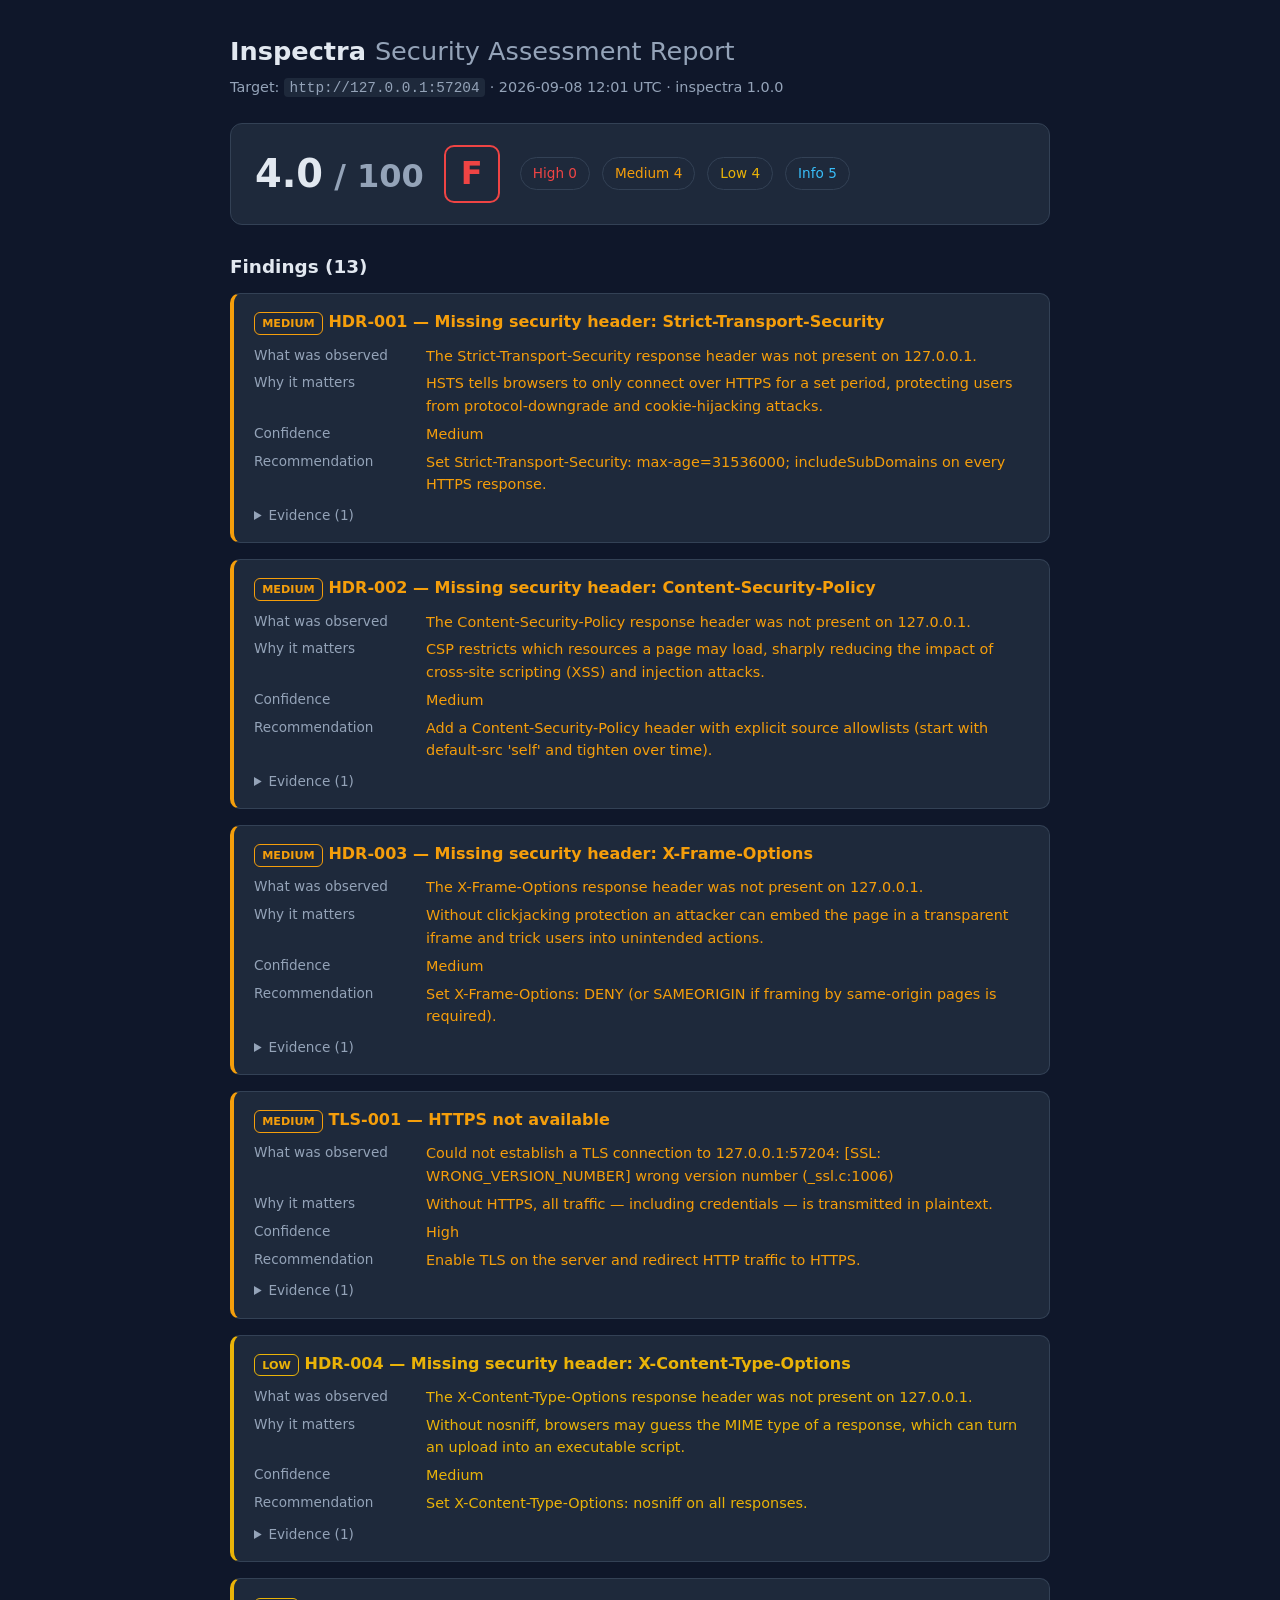
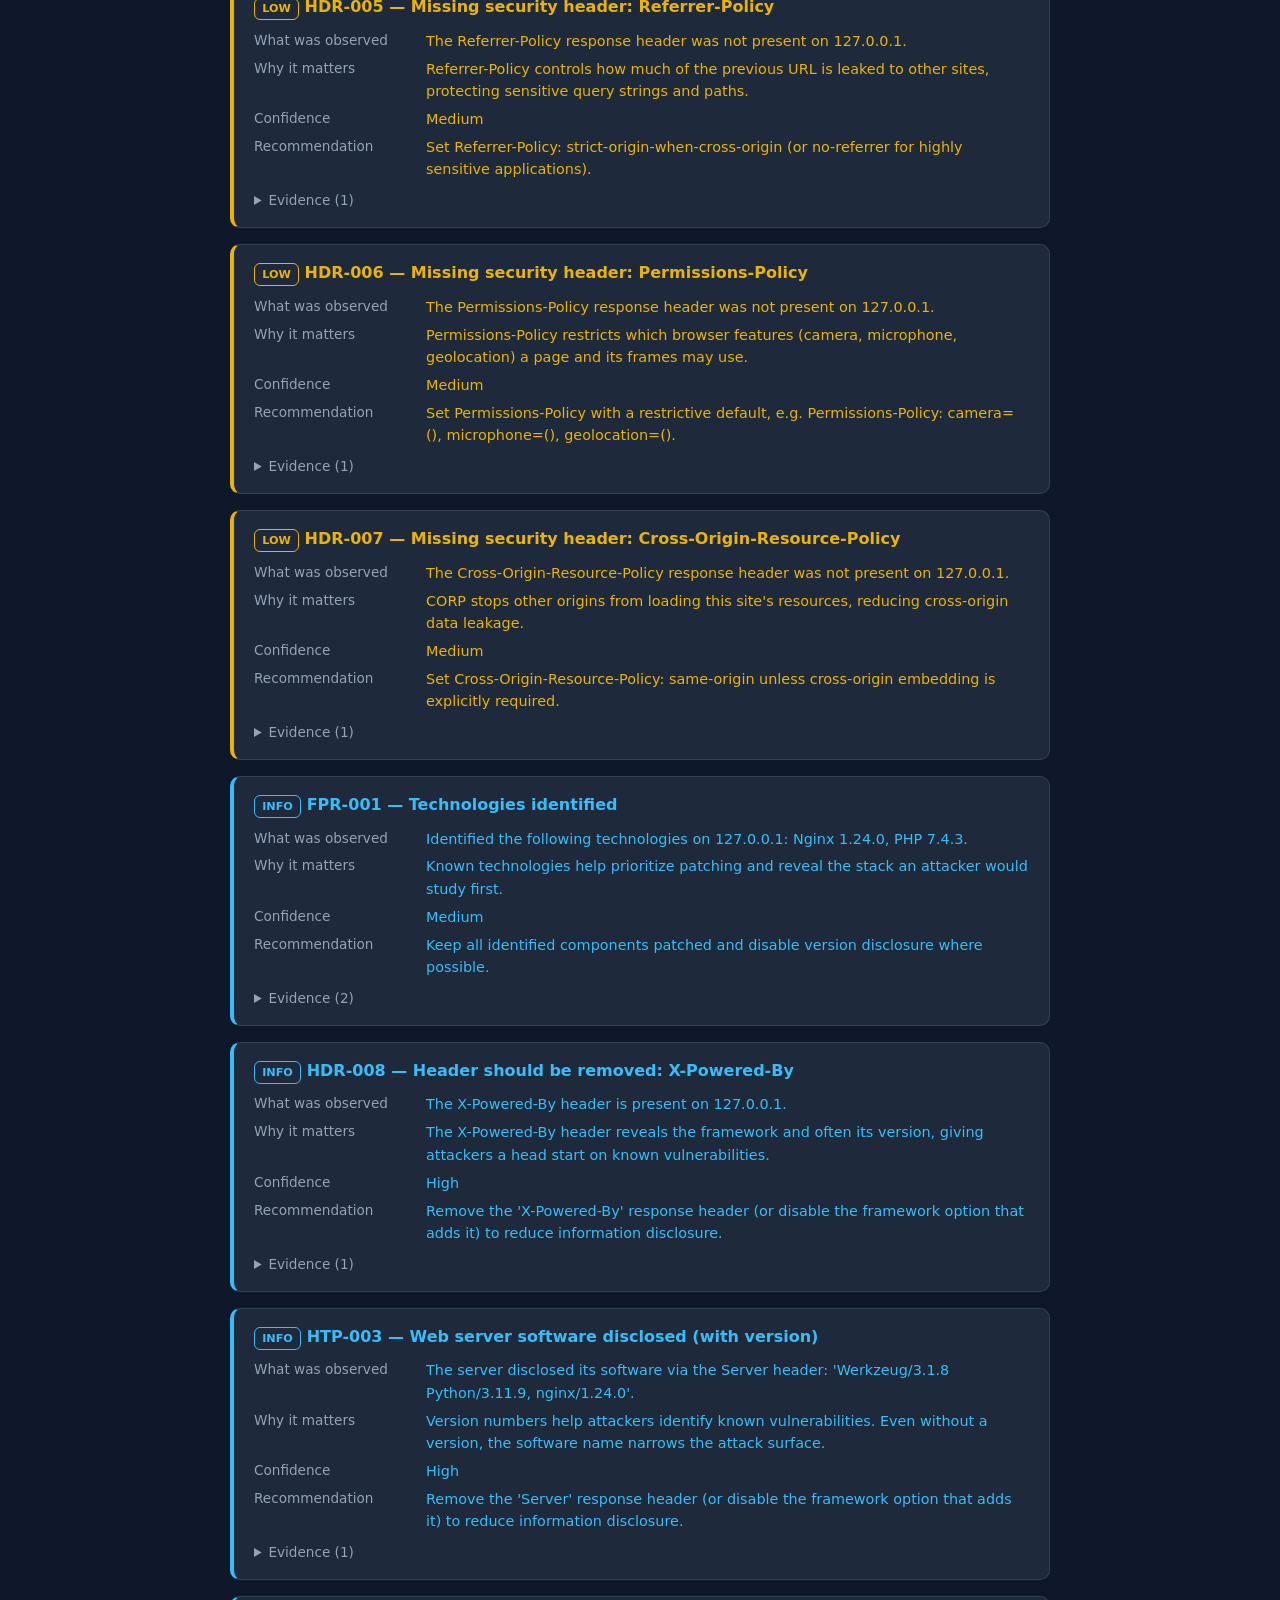
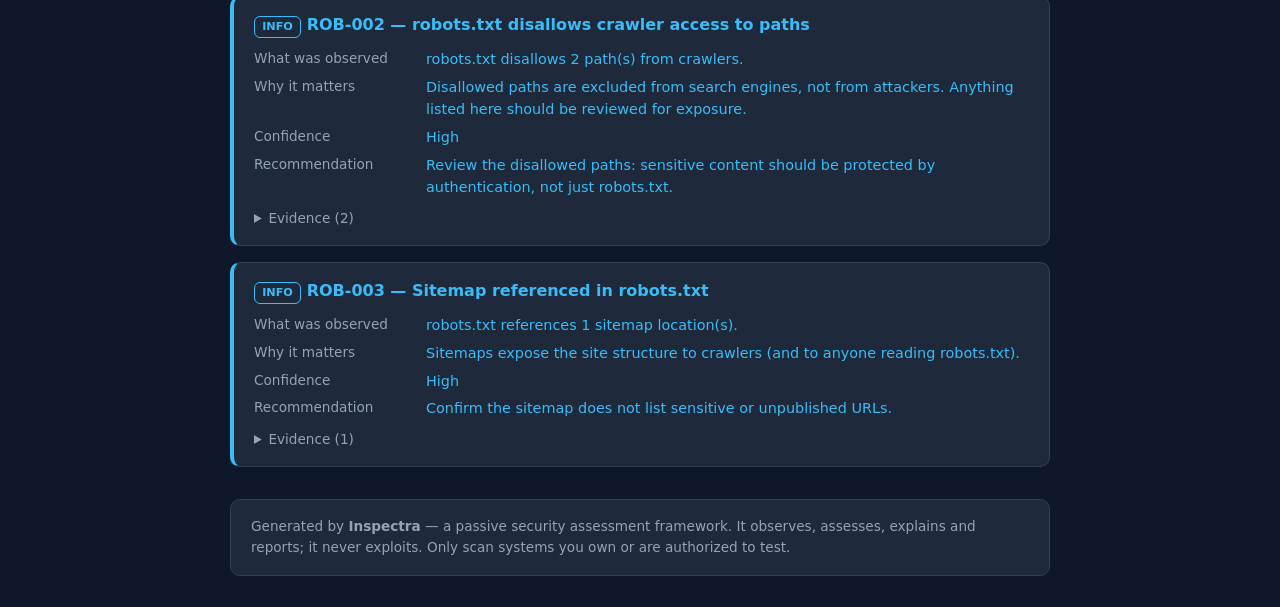
==== examples/sample-report/report.html @ d51d8b74 "Initial release: Inspectra v1.0.0 — explainable security assessment framework A passive, CLI-based s" ====
<!doctype html>
<html lang="en">
<head>
<meta charset="utf-8">
<meta name="viewport" content="width=device-width, initial-scale=1">
<title>Inspectra Report — http://127.0.0.1:57204</title>
<style>
  :root {
    --bg: #0f172a;
    --panel: #1e293b;
    --text: #e2e8f0;
    --muted: #94a3b8;
    --border: #334155;
    --high: #ef4444;
    --medium: #f59e0b;
    --low: #eab308;
    --info: #38bdf8;
    --good: #22c55e;
    --warn: #f59e0b;
    --bad: #ef4444;
  }
  * { box-sizing: border-box; }
  body {
    margin: 0;
    font-family: system-ui, -apple-system, "Segoe UI", Roboto, sans-serif;
    background: var(--bg);
    color: var(--text);
    line-height: 1.55;
  }
  .wrap { max-width: 860px; margin: 0 auto; padding: 2rem 1.25rem; }
  header h1 { font-size: 1.6rem; margin: 0 0 .25rem; }
  header h1 span { color: var(--muted); font-weight: 400; }
  .meta { color: var(--muted); font-size: .9rem; margin: .25rem 0 1.5rem; }
  .meta code { background: var(--panel); padding: .1rem .35rem; border-radius: 4px; }

  .score-card {
    display: flex; gap: 1.25rem; align-items: center;
    background: var(--panel); border: 1px solid var(--border);
    border-radius: 12px; padding: 1.25rem 1.5rem; margin-bottom: 1.5rem;
  }
  .score { font-size: 2.4rem; font-weight: 700; }
  .score small { color: var(--muted); }
  .grade {
    font-size: 2rem; font-weight: 800; min-width: 3.5rem; text-align: center;
    border: 2px solid; border-radius: 10px; padding: .15rem .6rem;
  }
  .grade.good { color: var(--good); border-color: var(--good); }
  .grade.warn { color: var(--warn); border-color: var(--warn); }
  .grade.bad { color: var(--bad); border-color: var(--bad); }
  .summary { display: flex; gap: .75rem; flex-wrap: wrap; }
  .summary .chip {
    background: var(--panel); border: 1px solid var(--border);
    border-radius: 999px; padding: .3rem .75rem; font-size: .85rem;
  }
  .sev-high { color: var(--high); }
  .sev-medium { color: var(--medium); }
  .sev-low { color: var(--low); }
  .sev-info { color: var(--info); }

  h2 { font-size: 1.15rem; margin: 1.75rem 0 .75rem; }
  .finding {
    background: var(--panel); border: 1px solid var(--border);
    border-left: 4px solid var(--border);
    border-radius: 10px; padding: 1rem 1.25rem; margin-bottom: 1rem;
  }
  .finding.sev-high { border-left-color: var(--high); }
  .finding.sev-medium { border-left-color: var(--medium); }
  .finding.sev-low { border-left-color: var(--low); }
  .finding.sev-info { border-left-color: var(--info); }
  .finding h3 { margin: 0 0 .6rem; font-size: 1rem; }
  .badge {
    display: inline-block; font-size: .7rem; font-weight: 700;
    background: var(--panel); border: 1px solid currentColor;
    border-radius: 6px; padding: .1rem .45rem; color: var(--text);
  }
  .finding.sev-high .badge { color: var(--high); }
  .finding.sev-medium .badge { color: var(--medium); }
  .finding.sev-low .badge { color: var(--low); }
  .finding.sev-info .badge { color: var(--info); }
  dl { display: grid; grid-template-columns: 10rem 1fr; gap: .35rem .75rem; margin: 0; }
  dt { color: var(--muted); font-size: .85rem; }
  dd { margin: 0; font-size: .9rem; }
  details { margin-top: .6rem; }
  summary { color: var(--muted); cursor: pointer; font-size: .85rem; }
  pre {
    background: #0b1220; color: #cbd5e1; border: 1px solid var(--border);
    border-radius: 8px; padding: .75rem; overflow-x: auto; font-size: .8rem;
  }
  .empty { color: var(--muted); }
  footer {
    margin-top: 2rem; padding: 1rem 1.25rem; color: var(--muted);
    background: var(--panel); border: 1px solid var(--border); border-radius: 10px;
    font-size: .85rem;
  }
</style>
</head>
<body>
<div class="wrap">
  <header>
    <h1>Inspectra <span>Security Assessment Report</span></h1>
    <p class="meta">
      Target: <code>http://127.0.0.1:57204</code> ·
      2026-09-08 12:01 UTC ·
      inspectra 1.0.0
    </p>
  </header>

  <section class="score-card">
    <div class="score">4.0<small> / 100</small></div>
    <div class="grade bad">F</div>
    <div class="summary">
      <span class="chip sev-high">High 0</span>
      <span class="chip sev-medium">Medium 4</span>
      <span class="chip sev-low">Low 4</span>
      <span class="chip sev-info">Info 5</span>
    </div>
  </section>

  <h2>Findings (13)</h2>

  <article class="finding sev-medium">
    <h3><span class="badge">MEDIUM</span> HDR-001 — Missing security header: Strict-Transport-Security</h3>
    <dl>
      <dt>What was observed</dt><dd>The Strict-Transport-Security response header was not present on 127.0.0.1.</dd>
      <dt>Why it matters</dt><dd>HSTS tells browsers to only connect over HTTPS for a set period, protecting users from protocol-downgrade and cookie-hijacking attacks.</dd>
      <dt>Confidence</dt><dd>Medium</dd>
      <dt>Recommendation</dt><dd>Set Strict-Transport-Security: max-age=31536000; includeSubDomains on every HTTPS response.</dd>
    </dl>
    <details><summary>Evidence (1)</summary><pre>Header not present in the HTTP response</pre></details>
  </article>
  <article class="finding sev-medium">
    <h3><span class="badge">MEDIUM</span> HDR-002 — Missing security header: Content-Security-Policy</h3>
    <dl>
      <dt>What was observed</dt><dd>The Content-Security-Policy response header was not present on 127.0.0.1.</dd>
      <dt>Why it matters</dt><dd>CSP restricts which resources a page may load, sharply reducing the impact of cross-site scripting (XSS) and injection attacks.</dd>
      <dt>Confidence</dt><dd>Medium</dd>
      <dt>Recommendation</dt><dd>Add a Content-Security-Policy header with explicit source allowlists (start with default-src 'self' and tighten over time).</dd>
    </dl>
    <details><summary>Evidence (1)</summary><pre>Header not present in the HTTP response</pre></details>
  </article>
  <article class="finding sev-medium">
    <h3><span class="badge">MEDIUM</span> HDR-003 — Missing security header: X-Frame-Options</h3>
    <dl>
      <dt>What was observed</dt><dd>The X-Frame-Options response header was not present on 127.0.0.1.</dd>
      <dt>Why it matters</dt><dd>Without clickjacking protection an attacker can embed the page in a transparent iframe and trick users into unintended actions.</dd>
      <dt>Confidence</dt><dd>Medium</dd>
      <dt>Recommendation</dt><dd>Set X-Frame-Options: DENY (or SAMEORIGIN if framing by same-origin pages is required).</dd>
    </dl>
    <details><summary>Evidence (1)</summary><pre>Header not present in the HTTP response</pre></details>
  </article>
  <article class="finding sev-medium">
    <h3><span class="badge">MEDIUM</span> TLS-001 — HTTPS not available</h3>
    <dl>
      <dt>What was observed</dt><dd>Could not establish a TLS connection to 127.0.0.1:57204: [SSL: WRONG_VERSION_NUMBER] wrong version number (_ssl.c:1006)</dd>
      <dt>Why it matters</dt><dd>Without HTTPS, all traffic — including credentials — is transmitted in plaintext.</dd>
      <dt>Confidence</dt><dd>High</dd>
      <dt>Recommendation</dt><dd>Enable TLS on the server and redirect HTTP traffic to HTTPS.</dd>
    </dl>
    <details><summary>Evidence (1)</summary><pre>TLS handshake to 127.0.0.1:57204 failed</pre></details>
  </article>
  <article class="finding sev-low">
    <h3><span class="badge">LOW</span> HDR-004 — Missing security header: X-Content-Type-Options</h3>
    <dl>
      <dt>What was observed</dt><dd>The X-Content-Type-Options response header was not present on 127.0.0.1.</dd>
      <dt>Why it matters</dt><dd>Without nosniff, browsers may guess the MIME type of a response, which can turn an upload into an executable script.</dd>
      <dt>Confidence</dt><dd>Medium</dd>
      <dt>Recommendation</dt><dd>Set X-Content-Type-Options: nosniff on all responses.</dd>
    </dl>
    <details><summary>Evidence (1)</summary><pre>Header not present in the HTTP response</pre></details>
  </article>
  <article class="finding sev-low">
    <h3><span class="badge">LOW</span> HDR-005 — Missing security header: Referrer-Policy</h3>
    <dl>
      <dt>What was observed</dt><dd>The Referrer-Policy response header was not present on 127.0.0.1.</dd>
      <dt>Why it matters</dt><dd>Referrer-Policy controls how much of the previous URL is leaked to other sites, protecting sensitive query strings and paths.</dd>
      <dt>Confidence</dt><dd>Medium</dd>
      <dt>Recommendation</dt><dd>Set Referrer-Policy: strict-origin-when-cross-origin (or no-referrer for highly sensitive applications).</dd>
    </dl>
    <details><summary>Evidence (1)</summary><pre>Header not present in the HTTP response</pre></details>
  </article>
  <article class="finding sev-low">
    <h3><span class="badge">LOW</span> HDR-006 — Missing security header: Permissions-Policy</h3>
    <dl>
      <dt>What was observed</dt><dd>The Permissions-Policy response header was not present on 127.0.0.1.</dd>
      <dt>Why it matters</dt><dd>Permissions-Policy restricts which browser features (camera, microphone, geolocation) a page and its frames may use.</dd>
      <dt>Confidence</dt><dd>Medium</dd>
      <dt>Recommendation</dt><dd>Set Permissions-Policy with a restrictive default, e.g. Permissions-Policy: camera=(), microphone=(), geolocation=().</dd>
    </dl>
    <details><summary>Evidence (1)</summary><pre>Header not present in the HTTP response</pre></details>
  </article>
  <article class="finding sev-low">
    <h3><span class="badge">LOW</span> HDR-007 — Missing security header: Cross-Origin-Resource-Policy</h3>
    <dl>
      <dt>What was observed</dt><dd>The Cross-Origin-Resource-Policy response header was not present on 127.0.0.1.</dd>
      <dt>Why it matters</dt><dd>CORP stops other origins from loading this site's resources, reducing cross-origin data leakage.</dd>
      <dt>Confidence</dt><dd>Medium</dd>
      <dt>Recommendation</dt><dd>Set Cross-Origin-Resource-Policy: same-origin unless cross-origin embedding is explicitly required.</dd>
    </dl>
    <details><summary>Evidence (1)</summary><pre>Header not present in the HTTP response</pre></details>
  </article>
  <article class="finding sev-info">
    <h3><span class="badge">INFO</span> FPR-001 — Technologies identified</h3>
    <dl>
      <dt>What was observed</dt><dd>Identified the following technologies on 127.0.0.1: Nginx 1.24.0, PHP 7.4.3.</dd>
      <dt>Why it matters</dt><dd>Known technologies help prioritize patching and reveal the stack an attacker would study first.</dd>
      <dt>Confidence</dt><dd>Medium</dd>
      <dt>Recommendation</dt><dd>Keep all identified components patched and disable version disclosure where possible.</dd>
    </dl>
    <details><summary>Evidence (2)</summary><pre>Server: Werkzeug/3.1.8 Python/3.11.9, nginx/1.24.0
X-Powered-By: PHP/7.4.3</pre></details>
  </article>
  <article class="finding sev-info">
    <h3><span class="badge">INFO</span> HDR-008 — Header should be removed: X-Powered-By</h3>
    <dl>
      <dt>What was observed</dt><dd>The X-Powered-By header is present on 127.0.0.1.</dd>
      <dt>Why it matters</dt><dd>The X-Powered-By header reveals the framework and often its version, giving attackers a head start on known vulnerabilities.</dd>
      <dt>Confidence</dt><dd>High</dd>
      <dt>Recommendation</dt><dd>Remove the 'X-Powered-By' response header (or disable the framework option that adds it) to reduce information disclosure.</dd>
    </dl>
    <details><summary>Evidence (1)</summary><pre>X-Powered-By: PHP/7.4.3</pre></details>
  </article>
  <article class="finding sev-info">
    <h3><span class="badge">INFO</span> HTP-003 — Web server software disclosed (with version)</h3>
    <dl>
      <dt>What was observed</dt><dd>The server disclosed its software via the Server header: 'Werkzeug/3.1.8 Python/3.11.9, nginx/1.24.0'.</dd>
      <dt>Why it matters</dt><dd>Version numbers help attackers identify known vulnerabilities. Even without a version, the software name narrows the attack surface.</dd>
      <dt>Confidence</dt><dd>High</dd>
      <dt>Recommendation</dt><dd>Remove the 'Server' response header (or disable the framework option that adds it) to reduce information disclosure.</dd>
    </dl>
    <details><summary>Evidence (1)</summary><pre>Server: Werkzeug/3.1.8 Python/3.11.9, nginx/1.24.0</pre></details>
  </article>
  <article class="finding sev-info">
    <h3><span class="badge">INFO</span> ROB-002 — robots.txt disallows crawler access to paths</h3>
    <dl>
      <dt>What was observed</dt><dd>robots.txt disallows 2 path(s) from crawlers.</dd>
      <dt>Why it matters</dt><dd>Disallowed paths are excluded from search engines, not from attackers. Anything listed here should be reviewed for exposure.</dd>
      <dt>Confidence</dt><dd>High</dd>
      <dt>Recommendation</dt><dd>Review the disallowed paths: sensitive content should be protected by authentication, not just robots.txt.</dd>
    </dl>
    <details><summary>Evidence (2)</summary><pre>/admin
/private</pre></details>
  </article>
  <article class="finding sev-info">
    <h3><span class="badge">INFO</span> ROB-003 — Sitemap referenced in robots.txt</h3>
    <dl>
      <dt>What was observed</dt><dd>robots.txt references 1 sitemap location(s).</dd>
      <dt>Why it matters</dt><dd>Sitemaps expose the site structure to crawlers (and to anyone reading robots.txt).</dd>
      <dt>Confidence</dt><dd>High</dd>
      <dt>Recommendation</dt><dd>Confirm the sitemap does not list sensitive or unpublished URLs.</dd>
    </dl>
    <details><summary>Evidence (1)</summary><pre>https://example.com/sitemap.xml</pre></details>
  </article>

  <footer>
    Generated by <strong>Inspectra</strong> — a passive security assessment
    framework. It observes, assesses, explains and reports; it never exploits.
    Only scan systems you own or are authorized to test.
  </footer>
</div>
</body>
</html>
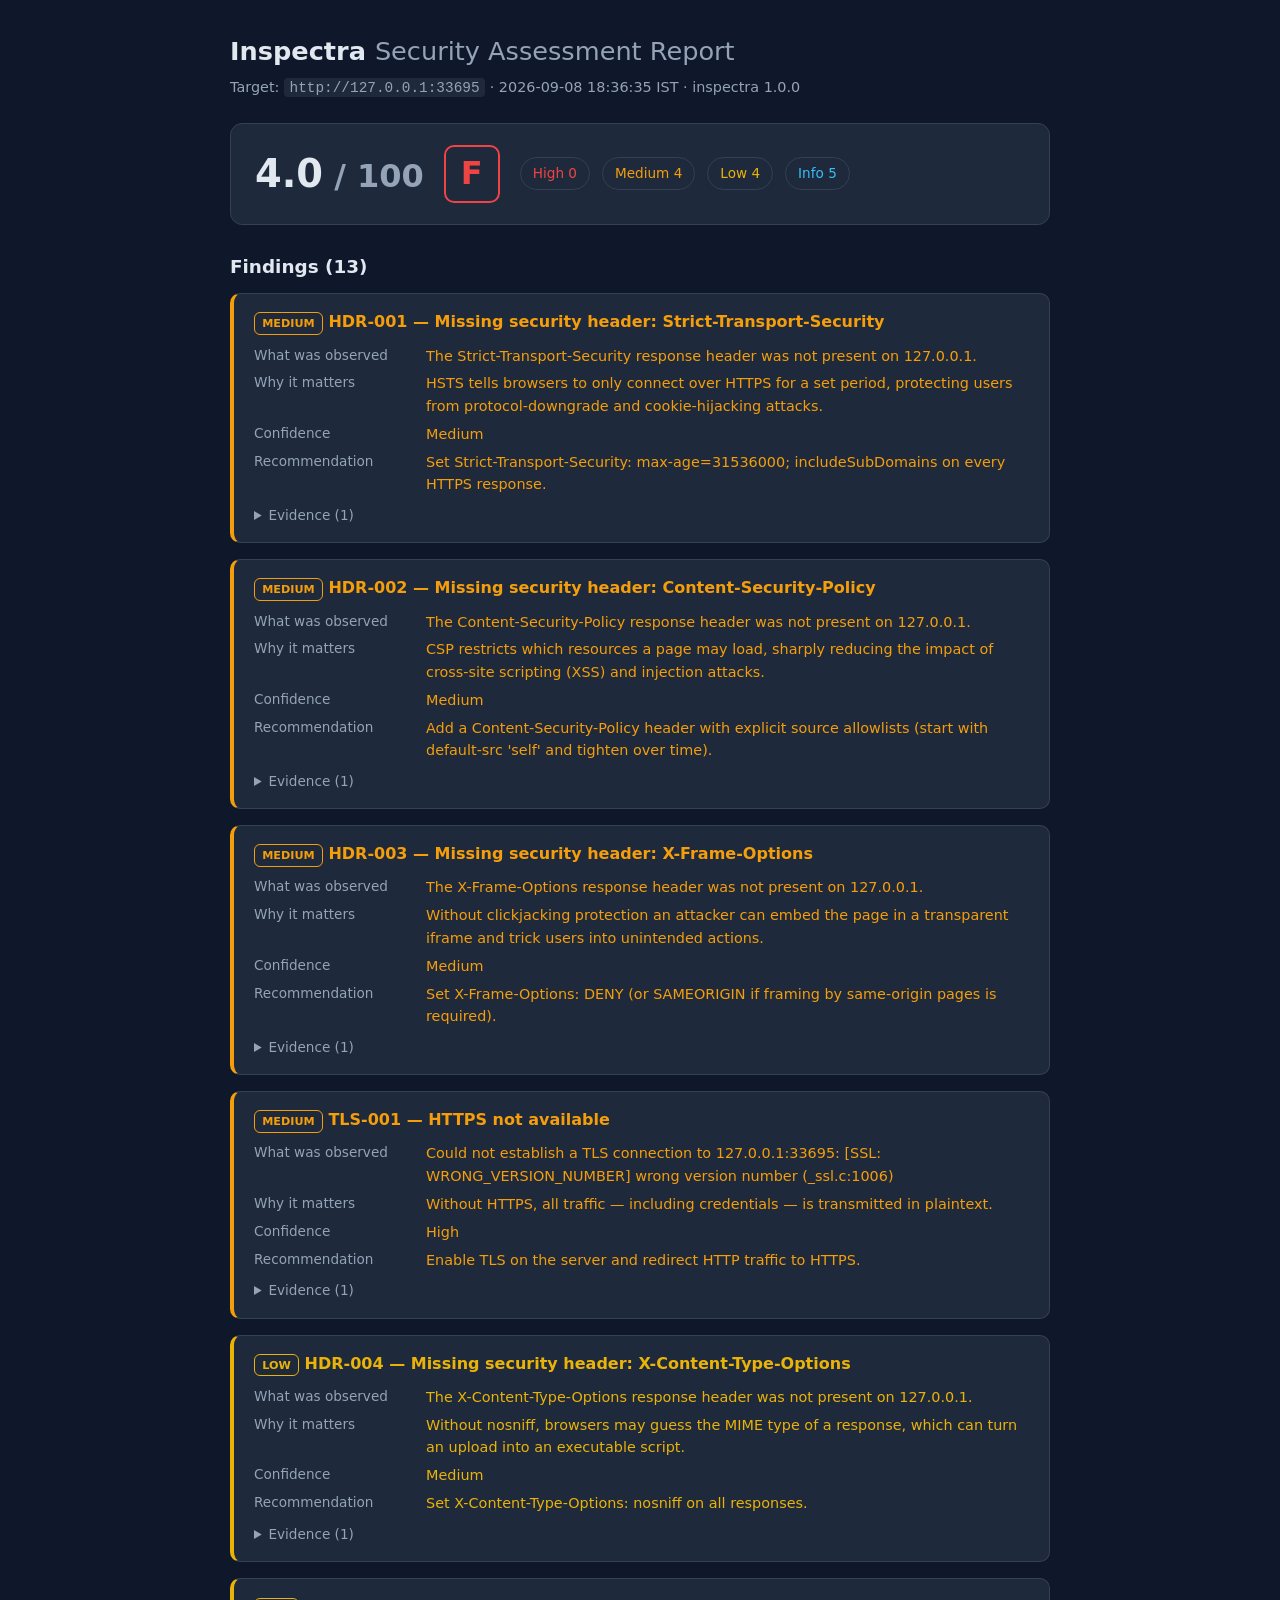
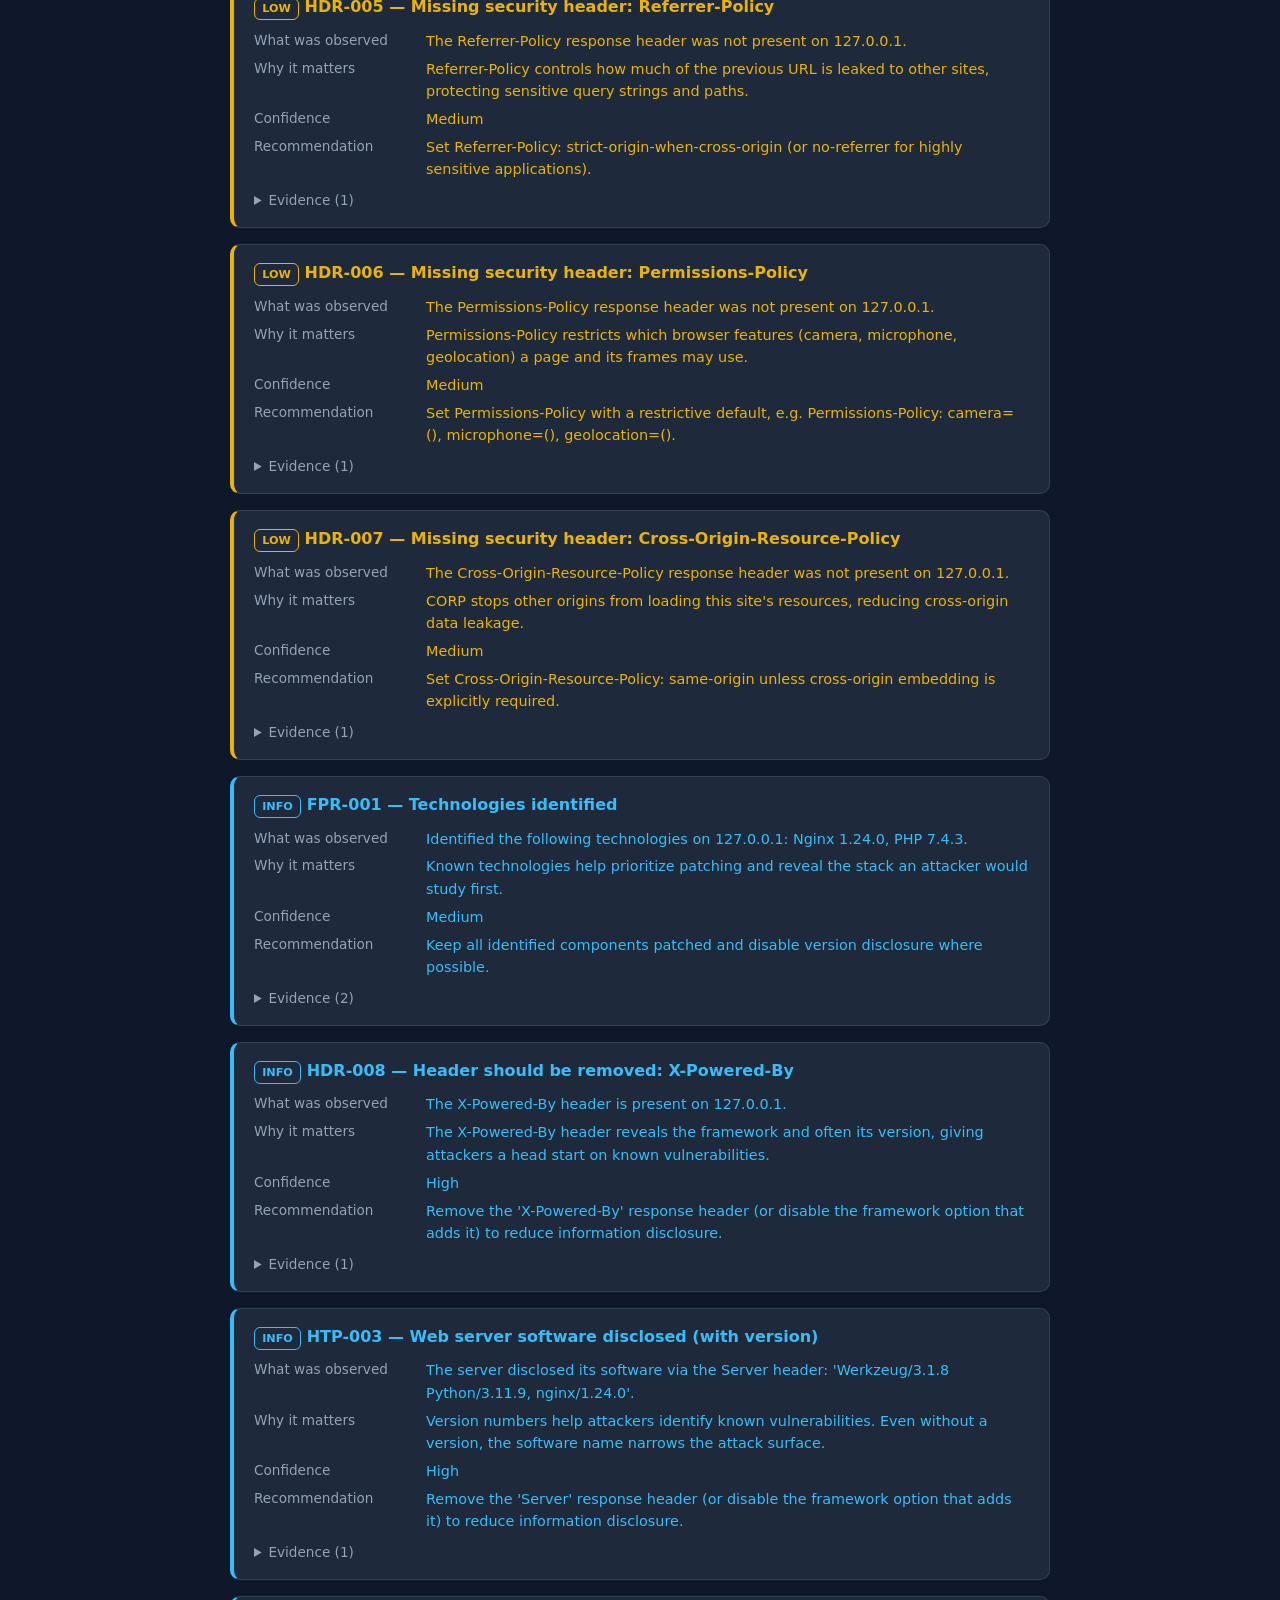
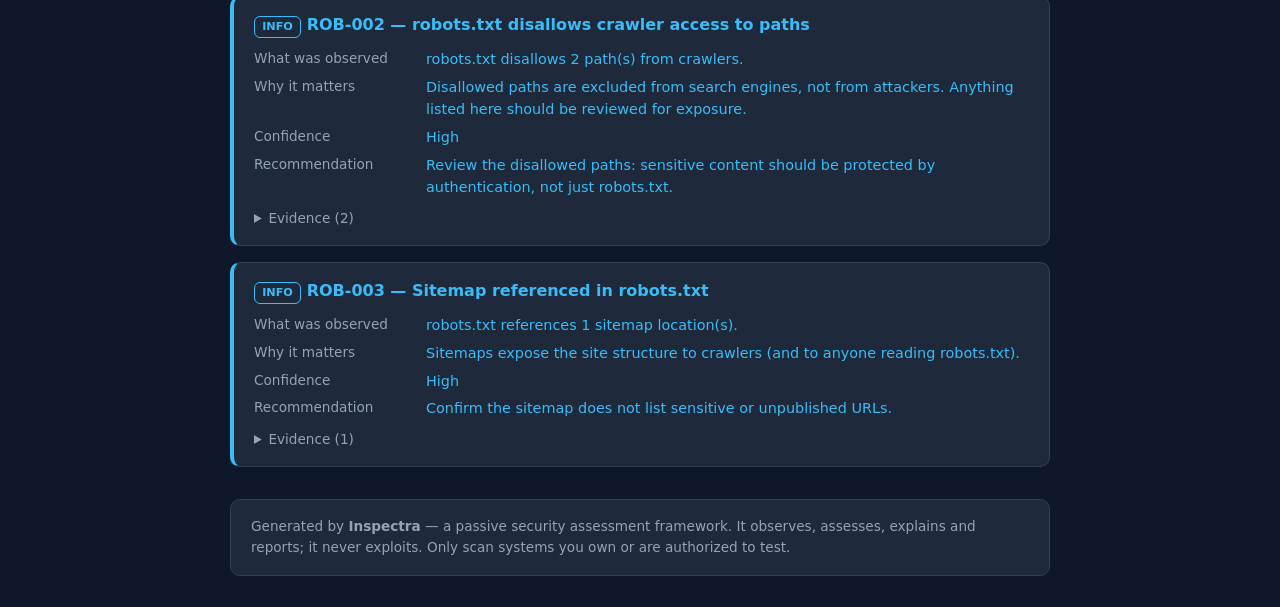
==== commit 0cee09b1: "Add live demo server and Indian Standard Time report timestamps demo/server.py hosts a harmless, del" ====
--- a/examples/sample-report/report.html
+++ b/examples/sample-report/report.html
@@ -3,7 +3,7 @@
 <head>
 <meta charset="utf-8">
 <meta name="viewport" content="width=device-width, initial-scale=1">
-<title>Inspectra Report — http://127.0.0.1:57204</title>
+<title>Inspectra Report — http://127.0.0.1:33695</title>
 <style>
   :root {
     --bg: #0f172a;
@@ -99,8 +99,8 @@
   <header>
     <h1>Inspectra <span>Security Assessment Report</span></h1>
     <p class="meta">
-      Target: <code>http://127.0.0.1:57204</code> ·
-      2026-09-08 12:01 UTC ·
+      Target: <code>http://127.0.0.1:33695</code> ·
+      2026-09-08 18:36:35 IST ·
       inspectra 1.0.0
     </p>
   </header>
@@ -151,12 +151,12 @@
   <article class="finding sev-medium">
     <h3><span class="badge">MEDIUM</span> TLS-001 — HTTPS not available</h3>
     <dl>
-      <dt>What was observed</dt><dd>Could not establish a TLS connection to 127.0.0.1:57204: [SSL: WRONG_VERSION_NUMBER] wrong version number (_ssl.c:1006)</dd>
+      <dt>What was observed</dt><dd>Could not establish a TLS connection to 127.0.0.1:33695: [SSL: WRONG_VERSION_NUMBER] wrong version number (_ssl.c:1006)</dd>
       <dt>Why it matters</dt><dd>Without HTTPS, all traffic — including credentials — is transmitted in plaintext.</dd>
       <dt>Confidence</dt><dd>High</dd>
       <dt>Recommendation</dt><dd>Enable TLS on the server and redirect HTTP traffic to HTTPS.</dd>
     </dl>
-    <details><summary>Evidence (1)</summary><pre>TLS handshake to 127.0.0.1:57204 failed</pre></details>
+    <details><summary>Evidence (1)</summary><pre>TLS handshake to 127.0.0.1:33695 failed</pre></details>
   </article>
   <article class="finding sev-low">
     <h3><span class="badge">LOW</span> HDR-004 — Missing security header: X-Content-Type-Options</h3>
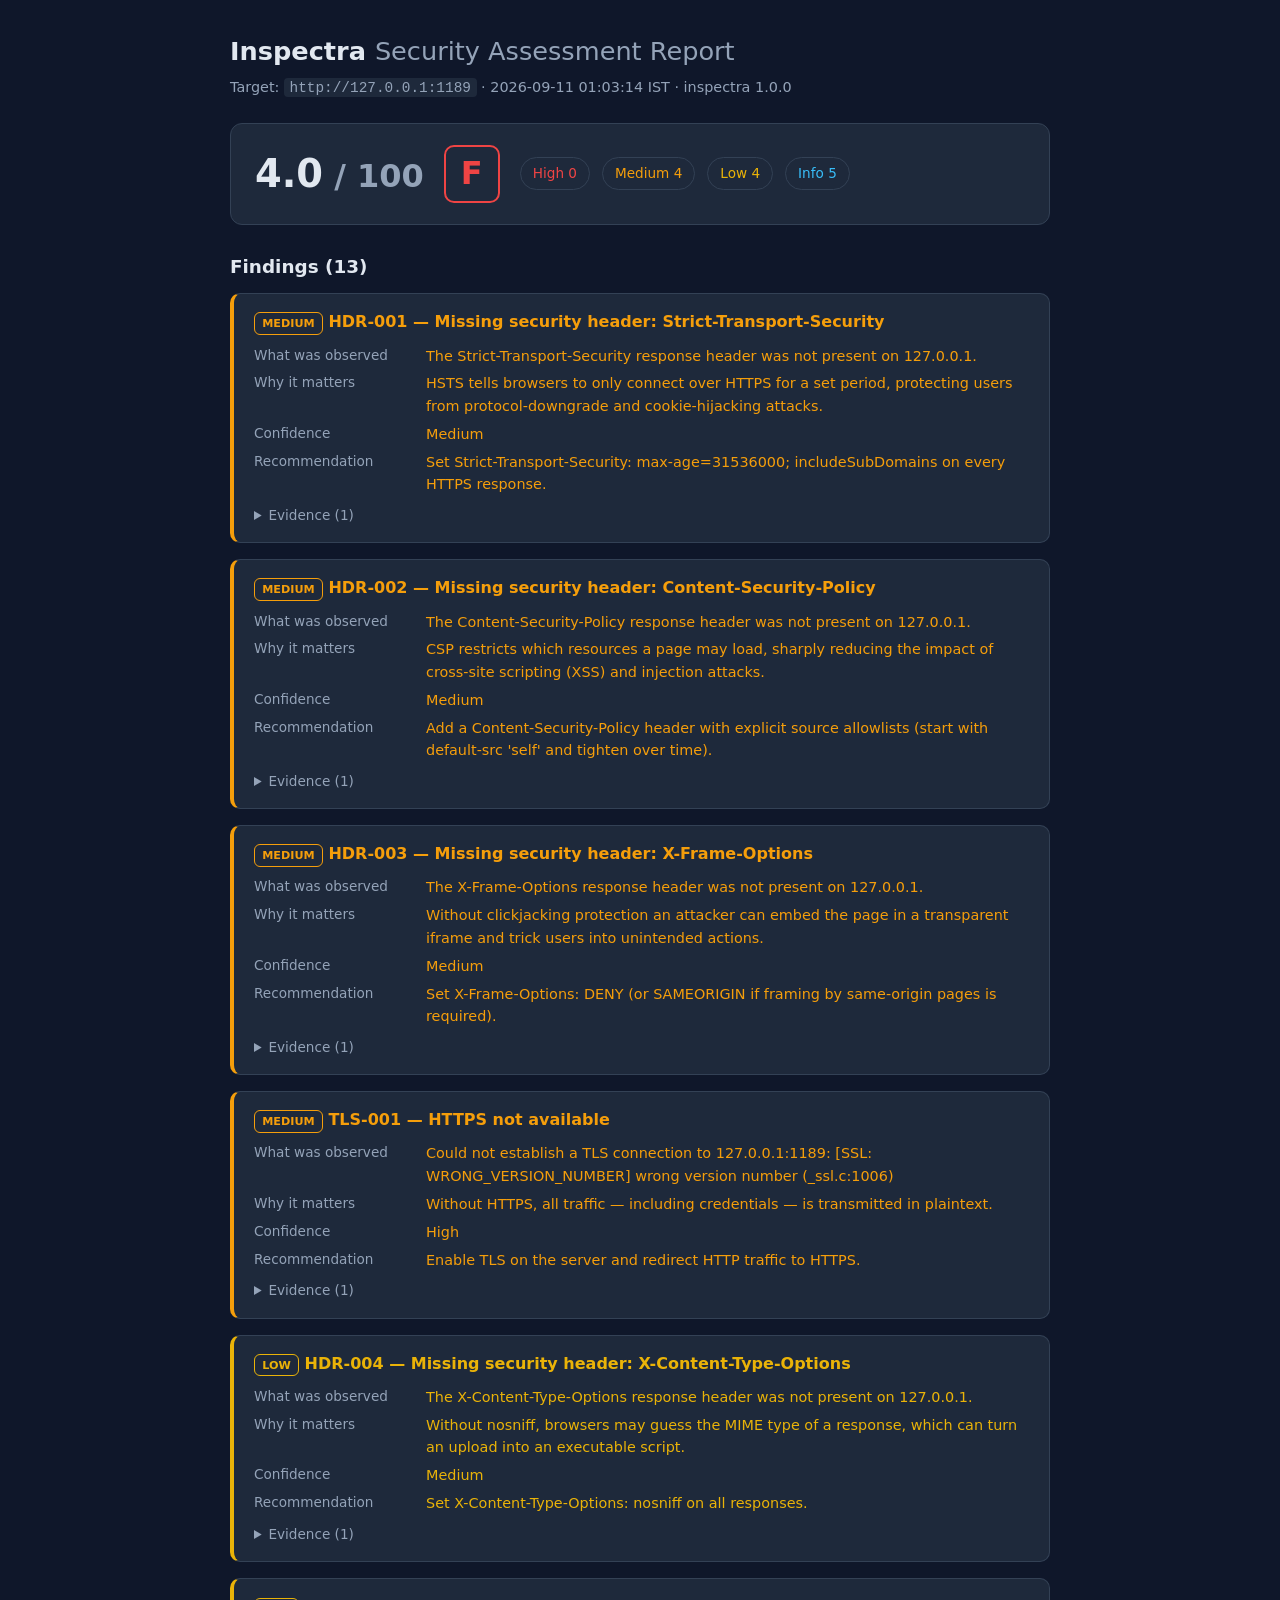
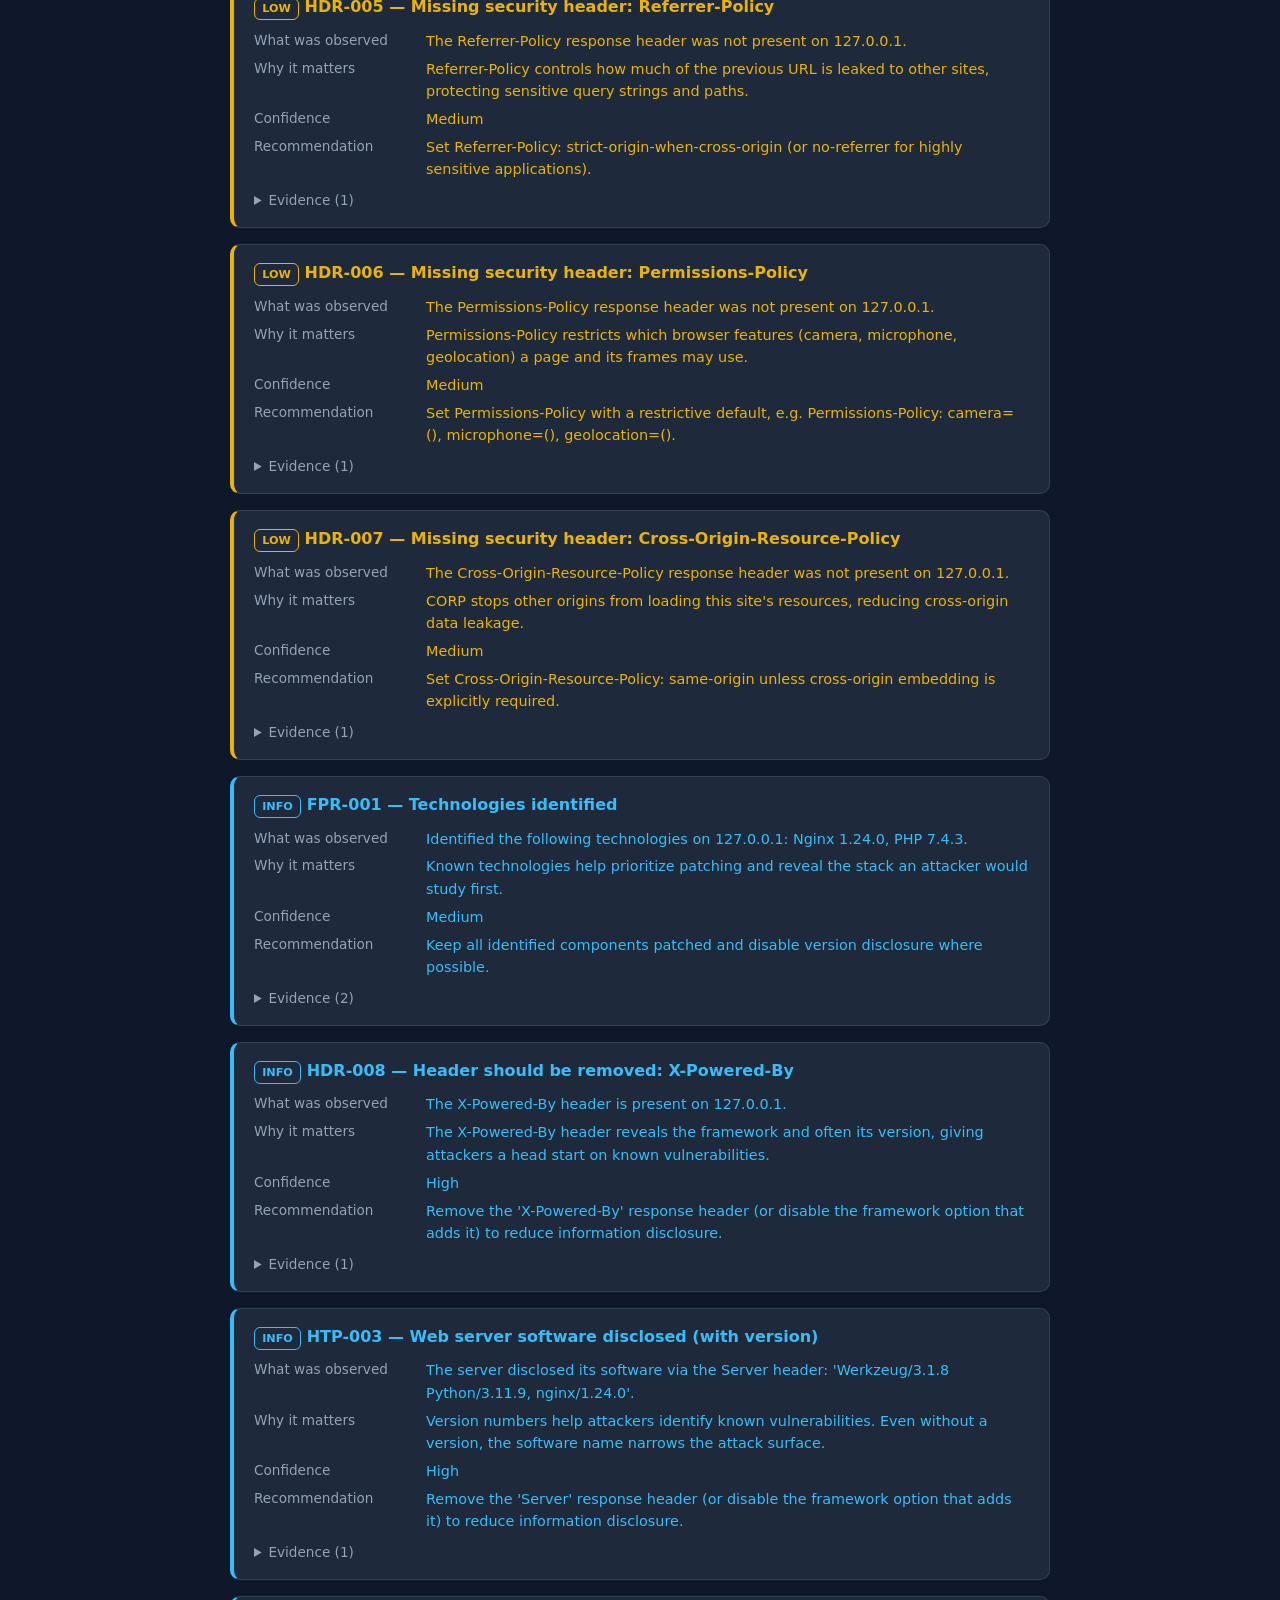
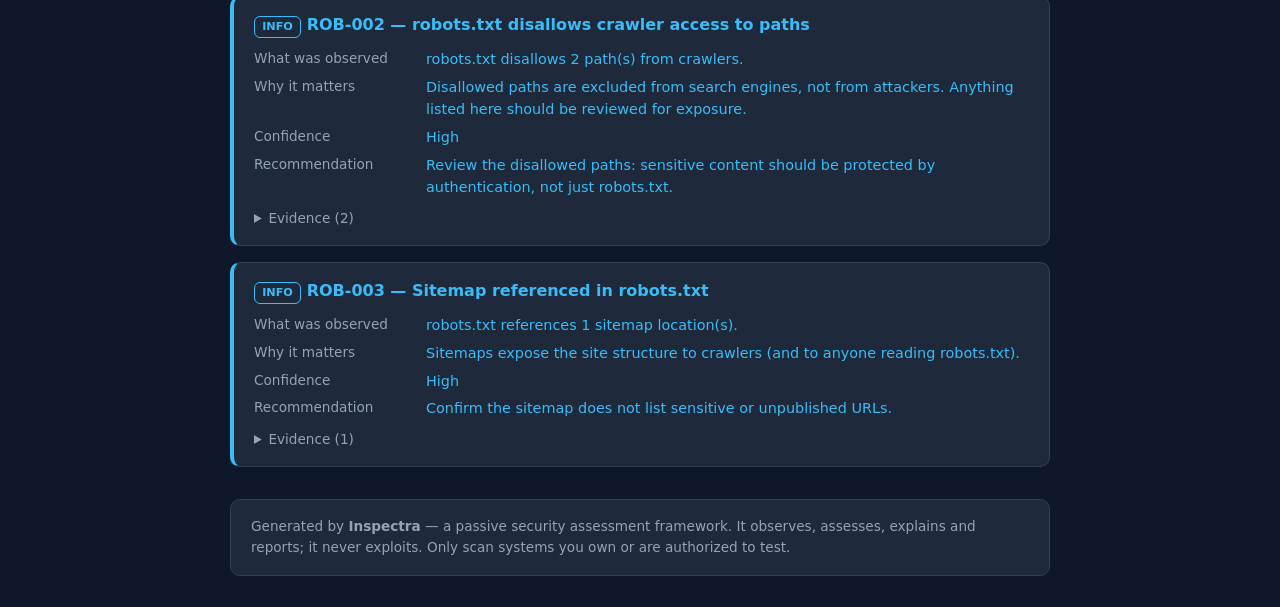
==== commit 708a27ee: "Polish repository: README redesign, visual assets, CI coverage fix, cleanup" ====
--- a/examples/sample-report/report.html
+++ b/examples/sample-report/report.html
@@ -3,7 +3,7 @@
 <head>
 <meta charset="utf-8">
 <meta name="viewport" content="width=device-width, initial-scale=1">
-<title>Inspectra Report — http://127.0.0.1:33695</title>
+<title>Inspectra Report — http://127.0.0.1:1189</title>
 <style>
   :root {
     --bg: #0f172a;
@@ -99,8 +99,8 @@
   <header>
     <h1>Inspectra <span>Security Assessment Report</span></h1>
     <p class="meta">
-      Target: <code>http://127.0.0.1:33695</code> ·
-      2026-09-08 18:36:35 IST ·
+      Target: <code>http://127.0.0.1:1189</code> ·
+      2026-09-11 01:03:14 IST ·
       inspectra 1.0.0
     </p>
   </header>
@@ -151,12 +151,12 @@
   <article class="finding sev-medium">
     <h3><span class="badge">MEDIUM</span> TLS-001 — HTTPS not available</h3>
     <dl>
-      <dt>What was observed</dt><dd>Could not establish a TLS connection to 127.0.0.1:33695: [SSL: WRONG_VERSION_NUMBER] wrong version number (_ssl.c:1006)</dd>
+      <dt>What was observed</dt><dd>Could not establish a TLS connection to 127.0.0.1:1189: [SSL: WRONG_VERSION_NUMBER] wrong version number (_ssl.c:1006)</dd>
       <dt>Why it matters</dt><dd>Without HTTPS, all traffic — including credentials — is transmitted in plaintext.</dd>
       <dt>Confidence</dt><dd>High</dd>
       <dt>Recommendation</dt><dd>Enable TLS on the server and redirect HTTP traffic to HTTPS.</dd>
     </dl>
-    <details><summary>Evidence (1)</summary><pre>TLS handshake to 127.0.0.1:33695 failed</pre></details>
+    <details><summary>Evidence (1)</summary><pre>TLS handshake to 127.0.0.1:1189 failed</pre></details>
   </article>
   <article class="finding sev-low">
     <h3><span class="badge">LOW</span> HDR-004 — Missing security header: X-Content-Type-Options</h3>
